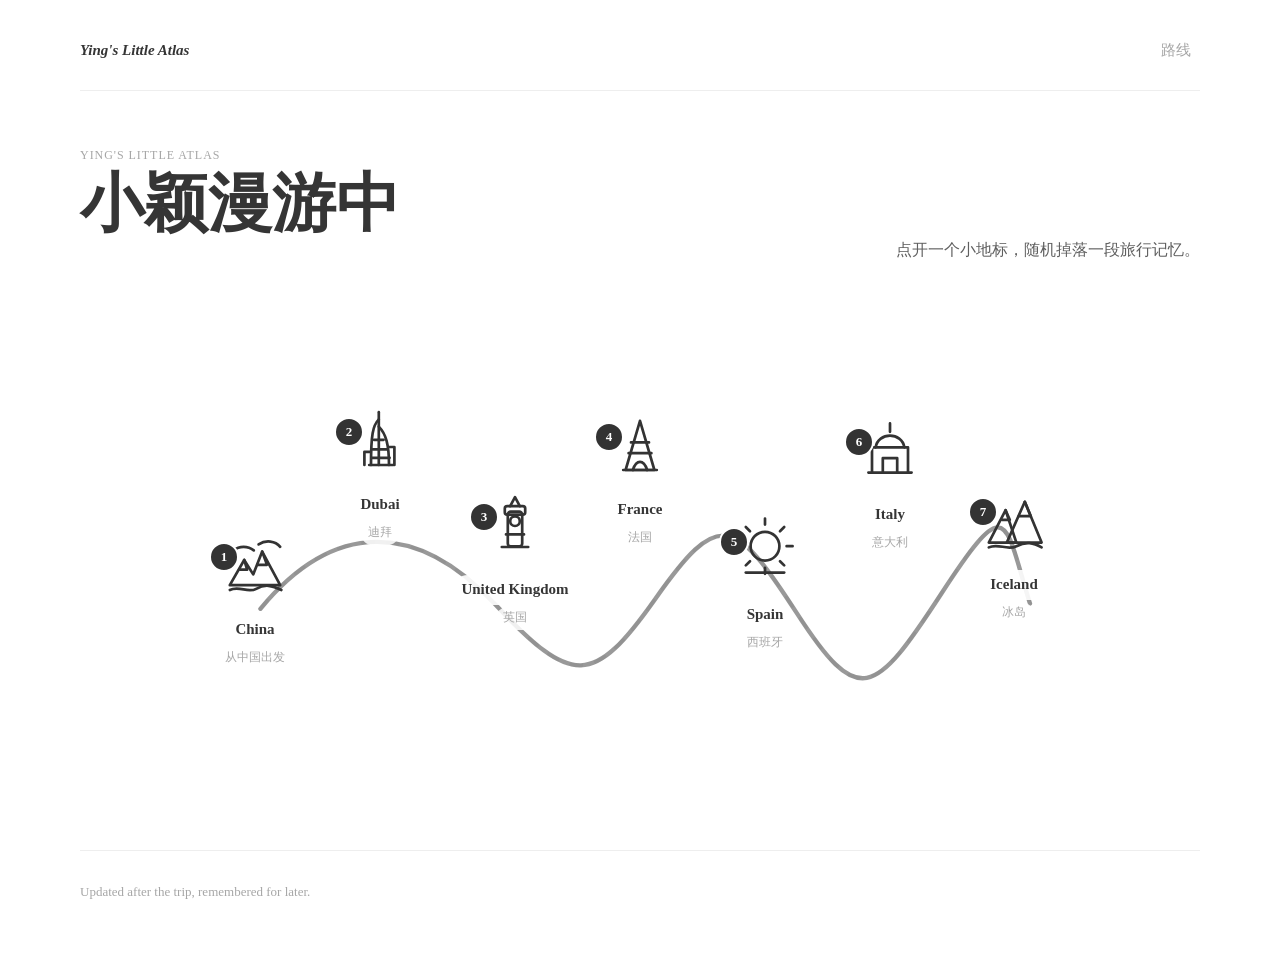
==== index.html @ 39e761eb "Add files via upload" ====
<!doctype html>
<html lang="zh-CN">
  <head>
    <meta charset="utf-8">
    <meta name="viewport" content="width=device-width, initial-scale=1">
    <title>Ying's Little Atlas - 小颖漫游中</title>
    <meta
      name="description"
      content="记录旅行心得、城市散步、照片和路上的小发现。"
    >
    <link rel="stylesheet" href="./styles.css">
  </head>
  <body>
    <header class="site-header">
      <a class="brand" href="./index.html">Ying's Little Atlas</a>
      <nav aria-label="主导航">
        <a href="./index.html">路线</a>
      </nav>
    </header>

    <main>
      <section class="map-section top-map" id="map-view" aria-labelledby="map-title">
        <div class="map-intro">
          <div>
            <p class="eyebrow">Ying's Little Atlas</p>
            <h1 id="map-title">小颖漫游中</h1>
          </div>
          <p>
            点开一个小地标，随机掉落一段旅行记忆。
          </p>
          <span class="scroll-hint">向下滑，继续漫游</span>
        </div>
        <div class="travel-map" id="travel-map" aria-label="旅行地点地图"></div>
      </section>
    </main>

    <footer class="footer">
      <p>Updated after the trip, remembered for later.</p>
    </footer>

    <div class="lightbox" id="lightbox" hidden>
      <button class="lightbox-close" type="button" aria-label="关闭照片">×</button>
      <img src="" alt="">
      <p></p>
    </div>

    <button class="back-top" id="back-top" type="button" aria-label="回到顶部">↑</button>

    <script src="./data/trips.js"></script>
    <script src="./script.js"></script>
  </body>
</html>
---- styles.css ----
:root {
  --paper: #ffffff;
  --ink: #353535;
  --muted: #a6a6a6;
  --line: #eeeeee;
  --soft: #f8f8f6;
  --green: #9caf88;
  --blue: #9aadb5;
  --pink: #c98d8d;
  --yellow: #c9d96f;
  --peach: #d8b18c;
  --max: 1120px;
  --serif: "Songti SC", "Noto Serif CJK SC", "STSong", "SimSun", serif;
  --hand:
    "Kaiti SC", "STKaiti", "KaiTi", "YuKyokasho", "Songti SC",
    "Noto Serif CJK SC", serif;
  --sans:
    "PingFang SC", "Hiragino Sans GB", "Microsoft YaHei",
    -apple-system, BlinkMacSystemFont, "Segoe UI", sans-serif;
}

* {
  box-sizing: border-box;
}

html {
  scroll-behavior: smooth;
}

body {
  margin: 0;
  background: var(--paper);
  color: var(--ink);
  font-family: var(--hand);
  line-height: 1.75;
}

a {
  color: inherit;
  text-decoration: none;
}

img {
  display: block;
  max-width: 100%;
}

button,
input {
  font: inherit;
}

button {
  color: inherit;
}

.site-header {
  width: min(var(--max), calc(100% - 36px));
  margin: 0 auto;
  padding: 34px 0 24px;
  display: flex;
  align-items: center;
  justify-content: space-between;
  border-bottom: 1px solid var(--line);
}

.brand {
  font-family: Georgia, "Times New Roman", var(--hand);
  font-size: 15px;
  font-style: italic;
  font-weight: 600;
  color: var(--ink);
}

nav {
  display: flex;
  gap: 24px;
  color: var(--muted);
  font-family: var(--hand);
  font-size: 15px;
}

.nav-button,
nav a {
  padding: 3px 9px;
  border: 0;
  border-radius: 999px;
  background: transparent;
  cursor: pointer;
}

nav .nav-button:hover,
nav a:hover {
  color: var(--ink);
  background: transparent;
}

main {
  width: min(var(--max), calc(100% - 36px));
  margin: 0 auto;
}

.hero {
  position: relative;
  padding: 58px 0 62px;
  border-bottom: 1px solid var(--line);
}

.hero::after {
  content: "";
  position: absolute;
  right: 4%;
  bottom: 46px;
  width: 140px;
  height: 92px;
  border: 2px solid rgba(239, 154, 162, 0.55);
  border-radius: 48% 52% 45% 55%;
  transform: rotate(-8deg);
  background:
    radial-gradient(circle at 28% 34%, rgba(111, 155, 119, 0.34) 0 8px, transparent 9px),
    radial-gradient(circle at 64% 58%, rgba(114, 169, 200, 0.34) 0 7px, transparent 8px),
    rgba(255, 255, 255, 0.28);
  pointer-events: none;
}

.eyebrow,
.meta {
  margin: 0;
  color: var(--muted);
  font-size: 12px;
  letter-spacing: 0.08em;
  text-transform: uppercase;
}

h1,
h2,
h3,
p {
  margin-top: 0;
}

h1 {
  max-width: 760px;
  margin-bottom: 22px;
  font-family: var(--hand);
  font-size: clamp(34px, 5vw, 64px);
  font-weight: 650;
  line-height: 1.18;
  color: var(--ink);
}

.hero-text {
  max-width: 720px;
  margin-bottom: 0;
  color: #514d45;
  font-size: 18px;
}

.hero-stickers {
  display: flex;
  flex-wrap: wrap;
  gap: 10px;
  margin-top: 26px;
}

.hero-stickers span {
  padding: 5px 12px;
  border: 1px solid var(--line);
  border-radius: 999px;
  background: rgba(255, 255, 255, 0.55);
  color: #765d50;
  font-family: Georgia, "Times New Roman", var(--serif);
  font-size: 13px;
  transform: rotate(-2deg);
}

.hero-stickers span:nth-child(2) {
  background: rgba(114, 169, 200, 0.16);
  transform: rotate(1.5deg);
}

.hero-stickers span:nth-child(3) {
  background: rgba(239, 154, 162, 0.15);
  transform: rotate(-1deg);
}

.featured {
  padding: 54px 0;
  display: grid;
  grid-template-columns: 240px 1fr;
  gap: 44px;
  border-bottom: 1px solid var(--line);
}

h2 {
  margin: 8px 0 0;
  font-family: var(--hand);
  font-size: 24px;
  font-weight: 650;
}

.feature-card {
  display: grid;
  grid-template-columns: minmax(260px, 0.95fr) 1fr;
  gap: 28px;
  align-items: stretch;
  padding: 18px;
  border: 1px solid var(--line);
  border-radius: 18px;
  background: rgba(255, 255, 255, 0.48);
  box-shadow: 0 14px 36px rgba(105, 82, 58, 0.08);
}

.feature-card img,
.trip-card img,
.photo-card img {
  width: 100%;
  height: 100%;
  object-fit: cover;
  background: var(--soft);
  border: 1px solid var(--line);
  border-radius: 14px;
}

.feature-card img {
  aspect-ratio: 4 / 3;
}

.feature-copy {
  padding: 20px 0;
}

.feature-copy h3,
.trip-card h3,
.note-item h3 {
  margin: 8px 0 10px;
  font-family: var(--serif);
  font-size: 25px;
  font-weight: 400;
}

.feature-copy p,
.trip-card p,
.note-item li,
.about p {
  color: #565149;
}

.tags {
  display: flex;
  flex-wrap: wrap;
  gap: 8px;
  margin-top: 18px;
}

.tags span {
  padding: 3px 10px 4px;
  border: 1px solid rgba(111, 155, 119, 0.24);
  border-radius: 999px;
  background: rgba(111, 155, 119, 0.1);
  color: #557d5d;
  font-size: 12px;
}

.section {
  padding: 64px 0;
  border-bottom: 1px solid var(--line);
}

.section-head {
  margin-bottom: 28px;
  display: flex;
  align-items: flex-end;
  justify-content: space-between;
  gap: 28px;
}

.tools {
  width: min(100%, 520px);
  display: grid;
  gap: 12px;
}

.top-map {
  min-height: auto;
  padding: 54px 0 38px;
  display: grid;
  grid-template-rows: auto auto;
  border-bottom: 0;
}

.map-intro {
  margin-bottom: 30px;
  display: flex;
  align-items: flex-end;
  justify-content: space-between;
  gap: 34px;
}

.map-intro p:not(.eyebrow) {
  max-width: 460px;
  margin: 0;
  color: #5f5f5f;
  font-size: 16px;
}

.scroll-hint {
  display: none;
}

.travel-map {
  position: relative;
  width: min(1040px, 100%);
  min-height: 500px;
  margin: 18px auto 0;
  overflow: hidden;
  border: 0;
  border-radius: 0;
  background: transparent;
  box-shadow: none;
}

.route-line {
  position: absolute;
  left: 0;
  top: 6%;
  width: 100%;
  height: 88%;
  fill: none;
  stroke-linecap: round;
}

.route-line-mobile {
  display: none;
}

.route-line path {
  filter: drop-shadow(0 6px 0 rgba(255, 255, 255, 0.78));
}

.route-base {
  stroke: rgba(0, 0, 0, 0.06);
  stroke-width: 3.5;
  stroke-dasharray: 10 14;
}

.route-progress {
  stroke: rgba(53, 53, 53, 0.5);
  stroke-width: 4.2;
  stroke-dasharray: 100;
  stroke-dashoffset: 100;
  animation: route-draw 8.2s ease-in-out 0.25s forwards;
}

.travel-map:not(.route-started) .route-progress {
  animation: none;
  stroke-dashoffset: 100;
}

.route-stop {
  position: absolute;
  z-index: 5;
  width: 136px;
  min-height: 150px;
  display: grid;
  justify-items: center;
  gap: 2px;
  padding: 0;
  border: 0;
  background: transparent;
  transform: translate(-50%, -58%);
  cursor: pointer;
  opacity: 0;
  animation: stop-pop 0.42s cubic-bezier(0.2, 0.9, 0.2, 1.25) forwards;
}

.travel-map:not(.route-started) .route-stop {
  animation: none;
  opacity: 0;
}

.stop-1 {
  animation-delay: 0.65s;
}

.stop-2 {
  animation-delay: 1.55s;
}

.stop-3 {
  animation-delay: 2.65s;
}

.stop-4 {
  animation-delay: 3.8s;
}

.stop-5 {
  animation-delay: 5s;
}

.stop-6 {
  animation-delay: 6.2s;
}

.stop-7 {
  animation-delay: 7.35s;
}

.stop-number {
  position: absolute;
  left: 22px;
  top: 22px;
  z-index: 2;
  width: 30px;
  height: 30px;
  display: grid;
  place-items: center;
  border: 2px solid #fff;
  border-radius: 50%;
  background: #333;
  box-shadow: none;
  color: #fff;
  font-size: 13px;
  font-weight: 700;
}

.landmark {
  width: 92px;
  height: 92px;
  display: grid;
  place-items: center;
  border: 0;
  border-radius: 0;
  background: transparent;
  box-shadow: none;
}

.landmark svg {
  width: 72px;
  height: 72px;
  fill: none;
  stroke: #333;
  stroke-width: 4.5;
  stroke-linecap: round;
  stroke-linejoin: round;
}

.route-stop strong {
  padding: 1px 8px 2px;
  border-radius: 999px;
  background: rgba(255, 255, 255, 0.9);
  color: var(--ink);
  font-size: 15px;
}

.route-stop small {
  color: var(--muted);
  font-family: Georgia, "Times New Roman", var(--hand);
  font-size: 12px;
  padding: 0 7px 1px;
  border-radius: 999px;
  background: rgba(255, 255, 255, 0.86);
}

.route-stop:hover .landmark,
.route-stop:focus-visible .landmark {
  transform: translateY(-4px) rotate(-2deg);
}

.route-stop:hover .stop-number,
.route-stop:focus-visible .stop-number {
  background: var(--green);
  box-shadow: none;
}

@keyframes route-draw {
  to {
    stroke-dashoffset: 0;
  }
}

@keyframes stop-pop {
  0% {
    opacity: 0;
    transform: translate(-50%, -48%) scale(0.72) rotate(-4deg);
  }

  100% {
    opacity: 1;
    transform: translate(-50%, -58%) scale(1) rotate(0deg);
  }
}

@keyframes hint-bounce {
  0%,
  100% {
    opacity: 0.45;
    transform: rotate(45deg) translateY(-2px);
  }

  50% {
    opacity: 1;
    transform: rotate(45deg) translate(3px, 1px);
  }
}

.tools input {
  width: 100%;
  padding: 10px 12px;
  border: 1px solid var(--line);
  border-radius: 999px;
  background: rgba(255, 255, 255, 0.62);
  color: var(--ink);
  outline: none;
}

.tools input:focus {
  border-color: var(--green);
}

.filter-row {
  display: flex;
  flex-wrap: wrap;
  gap: 8px;
}

.filter-row button,
.text-button {
  border: 1px solid var(--line);
  border-radius: 999px;
  background: rgba(255, 255, 255, 0.52);
  cursor: pointer;
}

.filter-row button {
  padding: 3px 10px;
  color: var(--muted);
  font-size: 12px;
}

.filter-row button.active,
.filter-row button:hover,
.text-button:hover {
  color: #624739;
  border-color: var(--yellow);
  background: rgba(246, 200, 107, 0.24);
}

.text-button {
  width: fit-content;
  margin-top: 18px;
  padding: 5px 12px;
  color: var(--muted);
  font-size: 13px;
}

.place-list {
  display: grid;
  gap: 22px;
}

.detail-view {
  padding: 44px 0 76px;
}

.back-map {
  margin-bottom: 24px;
  padding: 0;
  border: 0;
  border-radius: 0;
  background: transparent;
  color: var(--muted);
  cursor: pointer;
}

.back-map:hover {
  color: var(--ink);
  border-color: transparent;
  background: transparent;
}

.place-detail {
  display: grid;
  gap: 34px;
}

.detail-hero {
  display: grid;
  grid-template-columns: minmax(280px, 0.9fr) minmax(280px, 1.1fr);
  gap: 30px;
  align-items: center;
  padding: 0 0 38px;
  border: 1px solid var(--line);
  border-width: 0 0 1px;
  border-radius: 0;
  background: transparent;
  box-shadow: none;
}

.detail-hero img {
  width: 100%;
  aspect-ratio: 4 / 3;
  object-fit: cover;
  border: 0;
  border-radius: 0;
  background: var(--soft);
}

.detail-hero h1 {
  margin-bottom: 14px;
}

.detail-section {
  padding: 34px 0;
  border: 1px solid var(--line);
  border-width: 0 0 1px;
  border-radius: 0;
  background: transparent;
}

.detail-gallery {
  display: grid;
  grid-template-columns: repeat(3, 1fr);
  gap: 14px;
  margin-top: 18px;
}

.detail-gallery button {
  padding: 0;
  border: 0;
  border-radius: 0;
  background: transparent;
  cursor: zoom-in;
}

.detail-gallery img {
  width: 100%;
  aspect-ratio: 4 / 3;
  object-fit: cover;
  border-radius: 0;
  background: var(--soft);
}

.detail-gallery span {
  display: block;
  padding-top: 8px;
  color: var(--muted);
  font-size: 13px;
  text-align: left;
}

.detail-notes {
  margin: 16px 0 0;
  padding-left: 1.2em;
  color: #5f5f5f;
}

.place-card {
  display: grid;
  grid-template-columns: minmax(220px, 0.9fr) minmax(260px, 1.1fr) minmax(180px, 0.8fr);
  gap: 22px;
  align-items: stretch;
  padding: 14px;
  border: 1px solid var(--line);
  border-radius: 22px;
  background: rgba(255, 255, 255, 0.56);
  box-shadow: 0 12px 30px rgba(105, 82, 58, 0.08);
  scroll-margin-top: 24px;
  transition: border-color 180ms ease, box-shadow 180ms ease, transform 180ms ease;
}

.place-card:nth-child(2n) {
  transform: rotate(0.25deg);
}

.place-card:nth-child(2n + 1) {
  transform: rotate(-0.2deg);
}

.place-card.is-highlighted {
  border-color: var(--pink);
  box-shadow: 0 0 0 6px rgba(239, 154, 162, 0.16), 0 14px 34px rgba(105, 82, 58, 0.1);
}

.place-cover img,
.place-preview img {
  width: 100%;
  height: 100%;
  object-fit: cover;
  border: 1px solid var(--line);
  border-radius: 16px;
  background: var(--soft);
}

.place-cover img {
  aspect-ratio: 4 / 3;
}

.place-copy {
  padding: 10px 0;
}

.place-copy h3 {
  margin: 8px 0 10px;
  font-family: var(--serif);
  font-size: 28px;
  font-weight: 400;
}

.place-copy p {
  color: #565149;
}

.place-preview {
  display: grid;
  grid-template-columns: repeat(2, 1fr);
  gap: 8px;
}

.place-preview button,
.dialog-gallery button {
  padding: 0;
  border: 0;
  background: transparent;
  cursor: zoom-in;
}

.place-preview button:first-child {
  grid-row: span 2;
}

.photo-wall {
  columns: 3 240px;
  column-gap: 18px;
}

.photo-card {
  break-inside: avoid;
  margin: 0 0 18px;
  padding: 10px 10px 12px;
  border: 1px solid var(--line);
  border-radius: 14px;
  background: rgba(255, 255, 255, 0.72);
  box-shadow: 0 10px 24px rgba(105, 82, 58, 0.08);
  transform: rotate(-0.4deg);
}

.photo-card:nth-child(2n) {
  transform: rotate(0.55deg);
}

.photo-card button {
  display: block;
  width: 100%;
  padding: 0;
  border: 0;
  background: transparent;
  cursor: zoom-in;
}

.photo-card img {
  aspect-ratio: 4 / 3;
}

.photo-card:nth-child(2n) img {
  aspect-ratio: 3 / 4;
}

.photo-card figcaption {
  padding: 10px 0 2px;
  display: flex;
  flex-direction: column;
  gap: 2px;
  color: #48443e;
  font-size: 14px;
}

.photo-card small {
  color: var(--muted);
  font-size: 12px;
}

.note-list {
  display: grid;
  gap: 24px;
}

.note-item {
  padding: 22px;
  border: 1px solid var(--line);
  border-radius: 18px;
  background: rgba(255, 255, 255, 0.46);
}

.note-item ul {
  margin: 0;
  padding-left: 1.15em;
}

.about {
  max-width: 740px;
  padding: 64px 0 76px;
}

.about h2::after,
.section-head h2::after {
  content: " ✦";
  color: var(--pink);
  font-family: var(--sans);
  font-size: 0.72em;
}

.footer {
  width: min(var(--max), calc(100% - 36px));
  margin: 0 auto;
  padding: 30px 0 42px;
  color: var(--muted);
  border-top: 1px solid var(--line);
  font-size: 13px;
}

.empty-state {
  margin: 26px 0 0;
  color: var(--muted);
}

.trip-dialog {
  width: min(720px, calc(100% - 34px));
  padding: 34px;
  border: 1px solid var(--line);
  border-radius: 20px;
  background: var(--paper);
  color: var(--ink);
}

.trip-dialog::backdrop {
  background: rgba(46, 45, 42, 0.28);
}

.dialog-close,
.lightbox-close,
.back-top {
  border: 1px solid var(--line);
  border-radius: 999px;
  background: rgba(255, 248, 236, 0.95);
  cursor: pointer;
}

.dialog-close {
  position: absolute;
  top: 12px;
  right: 12px;
  width: 32px;
  height: 32px;
  font-size: 22px;
  line-height: 1;
}

.trip-dialog h2 {
  margin-bottom: 12px;
  font-size: 34px;
}

.trip-dialog h3 {
  margin: 30px 0 10px;
  font-family: var(--serif);
  font-size: 22px;
  font-weight: 400;
}

.trip-dialog ul {
  margin: 0;
  padding-left: 1.2em;
  color: #565149;
}

.dialog-gallery {
  margin-top: 24px;
  display: grid;
  grid-template-columns: repeat(3, 1fr);
  gap: 12px;
}

.dialog-gallery img {
  width: 100%;
  aspect-ratio: 4 / 3;
  object-fit: cover;
  border: 1px solid var(--line);
  border-radius: 14px;
  background: var(--soft);
}

.dialog-gallery span {
  display: block;
  padding-top: 6px;
  color: var(--muted);
  font-size: 12px;
  text-align: left;
}

.lightbox {
  position: fixed;
  inset: 0;
  z-index: 10;
  padding: 54px 18px 34px;
  display: grid;
  place-items: center;
  background: rgba(46, 45, 42, 0.82);
}

.lightbox[hidden] {
  display: none;
}

.lightbox img {
  max-height: 78vh;
  width: auto;
  border: 1px solid rgba(255, 255, 255, 0.28);
  background: var(--soft);
}

.lightbox p {
  margin: 14px 0 0;
  color: #f8f3e8;
  font-size: 14px;
}

.lightbox-close {
  position: fixed;
  top: 18px;
  right: 18px;
  width: 38px;
  height: 38px;
  font-size: 24px;
}

.modal-open {
  overflow: hidden;
}

.back-top {
  position: fixed;
  right: 18px;
  bottom: 18px;
  width: 38px;
  height: 38px;
  opacity: 0;
  pointer-events: none;
  transition: opacity 180ms ease;
}

.back-top.visible {
  opacity: 1;
  pointer-events: auto;
}

@media (max-width: 760px) {
  .site-header {
    align-items: flex-start;
    flex-direction: column;
    gap: 16px;
  }

  nav {
    width: 100%;
    justify-content: space-between;
    gap: 12px;
  }

  .hero {
    padding: 54px 0;
  }

  .featured,
  .feature-card,
  .place-card {
    grid-template-columns: 1fr;
  }

  .featured {
    gap: 24px;
  }

  .section-head {
    align-items: flex-start;
    flex-direction: column;
  }

  .top-map {
    padding-top: 44px;
  }

  .map-intro {
    align-items: flex-start;
    flex-direction: column;
    gap: 16px;
    margin-bottom: 42px;
  }

  .map-intro h1 {
    margin-bottom: 0;
    font-size: 44px;
    line-height: 1.15;
  }

  .map-intro p:not(.eyebrow) {
    max-width: 310px;
    font-size: 17px;
  }

  .scroll-hint {
    display: inline-flex;
    align-items: center;
    gap: 8px;
    margin-top: 4px;
    color: var(--muted);
    font-size: 14px;
  }

  .scroll-hint::after {
    content: "";
    width: 7px;
    height: 7px;
    border-right: 1.5px solid currentColor;
    border-bottom: 1.5px solid currentColor;
    transform: rotate(45deg) translateY(-2px);
    animation: hint-bounce 1.5s ease-in-out infinite;
  }

  .travel-map {
    width: min(360px, 100%);
    min-height: 920px;
    margin-top: 28px;
    overflow: visible;
  }

  .route-line {
    display: none;
  }

  .route-line-mobile {
    position: absolute;
    left: 0;
    top: 0;
    width: 100%;
    height: 100%;
    display: block;
    fill: none;
    stroke-linecap: round;
    pointer-events: none;
  }

  .route-line-mobile path {
    filter: drop-shadow(0 6px 0 rgba(255, 255, 255, 0.78));
  }

  .route-stop {
    position: absolute;
    width: 118px;
    min-height: 120px;
    gap: 0;
    transform: translate(-50%, -54%);
    opacity: 0;
    animation: stop-pop 0.42s cubic-bezier(0.2, 0.9, 0.2, 1.25) forwards;
  }

  .stop-1 {
    left: 26% !important;
    top: 8% !important;
    animation-delay: 0.35s;
  }

  .stop-2 {
    left: 70% !important;
    top: 17% !important;
    animation-delay: 1.15s;
  }

  .stop-3 {
    left: 32% !important;
    top: 31% !important;
    animation-delay: 1.95s;
  }

  .stop-4 {
    left: 68% !important;
    top: 43% !important;
    animation-delay: 2.75s;
  }

  .stop-5 {
    left: 30% !important;
    top: 58% !important;
    animation-delay: 3.55s;
  }

  .stop-6 {
    left: 70% !important;
    top: 71% !important;
    animation-delay: 4.35s;
  }

  .stop-7 {
    left: 42% !important;
    top: 87% !important;
    animation-delay: 5.15s;
  }

  .landmark {
    width: 82px;
    height: 82px;
    grid-row: auto;
  }

  .landmark svg {
    width: 64px;
    height: 64px;
  }

  .stop-number {
    left: 18px;
    top: 16px;
    width: 28px;
    height: 28px;
  }

  .route-stop strong {
    font-size: 14px;
  }

  .route-stop small {
    font-size: 11px;
  }

  .tools {
    width: 100%;
  }

  .place-preview,
  .dialog-gallery,
  .detail-gallery {
    grid-template-columns: 1fr 1fr;
  }

  .detail-hero {
    grid-template-columns: 1fr;
  }

  .detail-section {
    padding: 20px;
  }
}

@media (prefers-reduced-motion: reduce) {
  .route-progress,
  .route-line-mobile .route-progress,
  .route-stop {
    animation: none;
  }

  .route-progress,
  .route-line-mobile .route-progress {
    stroke-dashoffset: 0;
  }

  .route-stop {
    opacity: 1;
  }

  .scroll-hint::after {
    animation: none;
  }
}
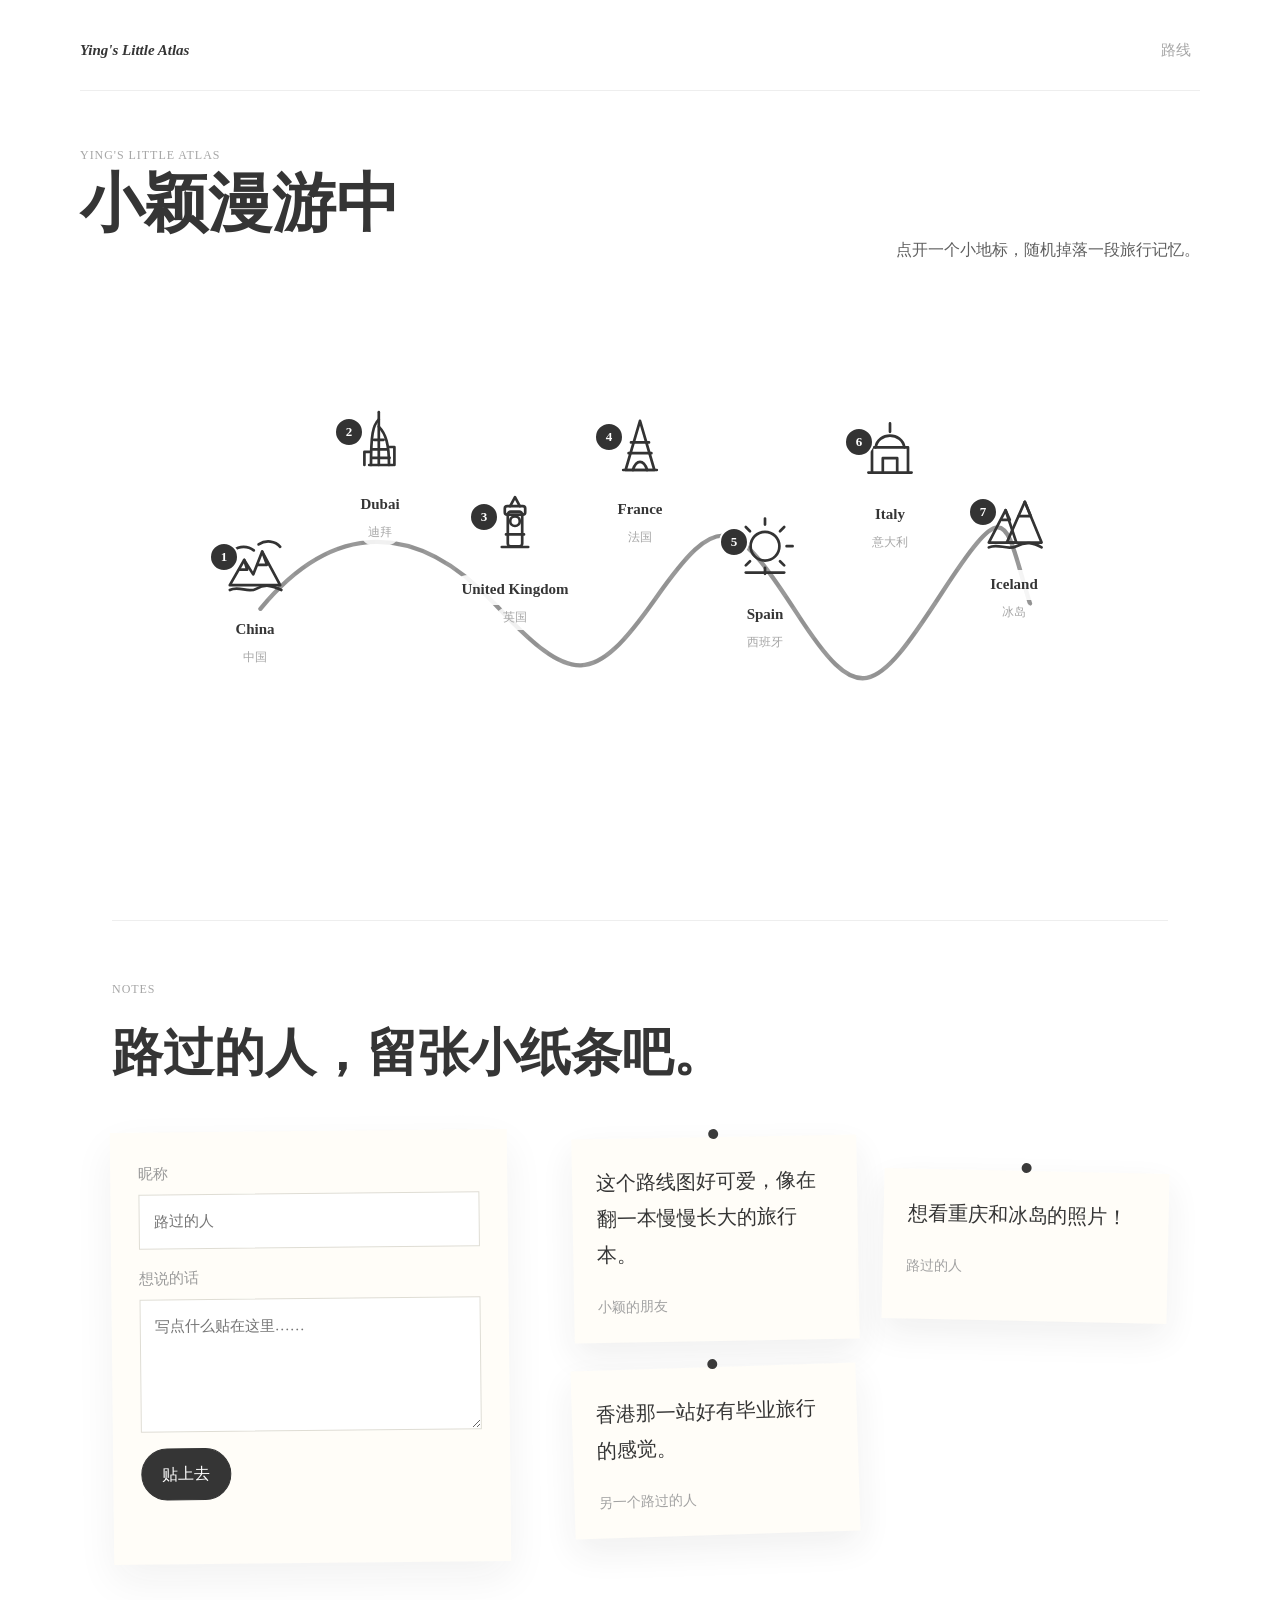
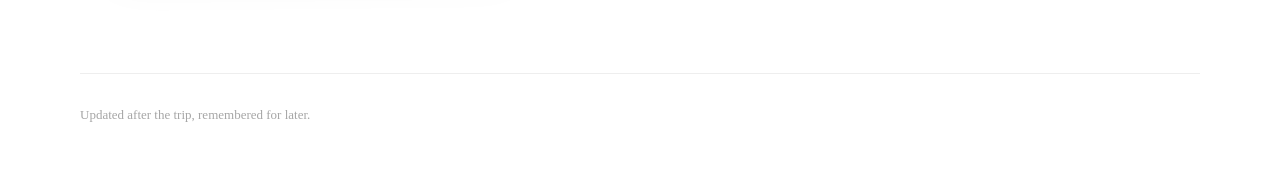
==== commit c275891b: "Connect message board to D1" ====
--- a/index.html
+++ b/index.html
@@ -32,6 +32,43 @@
         </div>
         <div class="travel-map" id="travel-map" aria-label="旅行地点地图"></div>
       </section>
+
+      <section class="message-board" aria-labelledby="message-title">
+        <div class="message-intro">
+          <p class="eyebrow">Notes</p>
+          <h2 id="message-title">路过的人，留张小纸条吧。</h2>
+        </div>
+
+        <form class="message-form">
+          <label>
+            昵称
+            <input name="name" type="text" maxlength="20" placeholder="路过的人" required>
+          </label>
+          <label>
+            想说的话
+            <textarea name="message" rows="4" maxlength="200" placeholder="写点什么贴在这里……" required></textarea>
+          </label>
+          <button type="submit">贴上去</button>
+          <p class="message-status" aria-live="polite"></p>
+        </form>
+
+        <div class="message-wall" aria-label="小纸条墙">
+          <article class="message-note">
+            <p>这个路线图好可爱，像在翻一本慢慢长大的旅行本。</p>
+            <span>小颖的朋友</span>
+          </article>
+
+          <article class="message-note">
+            <p>想看重庆和冰岛的照片！</p>
+            <span>路过的人</span>
+          </article>
+
+          <article class="message-note">
+            <p>香港那一站好有毕业旅行的感觉。</p>
+            <span>另一个路过的人</span>
+          </article>
+        </div>
+      </section>
     </main>
 
     <footer class="footer">
--- a/styles.css
+++ b/styles.css
@@ -587,9 +587,9 @@
 
 .detail-hero {
   display: grid;
-  grid-template-columns: minmax(280px, 0.9fr) minmax(280px, 1.1fr);
-  gap: 30px;
-  align-items: center;
+  max-width: 760px;
+  gap: 12px;
+  align-items: start;
   padding: 0 0 38px;
   border: 1px solid var(--line);
   border-width: 0 0 1px;
@@ -619,6 +619,130 @@
   background: transparent;
 }
 
+.section-note {
+  max-width: 520px;
+  margin: 8px 0 0;
+  color: #5f5f5f;
+}
+
+.footprint-map {
+  position: relative;
+  width: min(620px, 100%);
+  aspect-ratio: 1.45 / 1;
+  margin: 30px auto 8px;
+}
+
+.country-sketch {
+  width: 100%;
+  height: 100%;
+  fill: none;
+  overflow: visible;
+}
+
+.country-shape {
+  fill: rgba(156, 175, 136, 0.1);
+  stroke: rgba(53, 53, 53, 0.78);
+  stroke-width: 4;
+  stroke-linecap: round;
+  stroke-linejoin: round;
+}
+
+.country-line {
+  stroke: rgba(53, 53, 53, 0.12);
+  stroke-width: 2.5;
+  stroke-linecap: round;
+}
+
+.country-coast {
+  stroke: rgba(53, 53, 53, 0.28);
+  stroke-width: 2.6;
+  stroke-linecap: round;
+  stroke-linejoin: round;
+}
+
+.country-island {
+  fill: rgba(156, 175, 136, 0.08);
+  stroke: rgba(53, 53, 53, 0.55);
+  stroke-width: 2.4;
+  stroke-linecap: round;
+  stroke-linejoin: round;
+}
+
+.map-place {
+  position: absolute;
+  display: grid;
+  justify-items: center;
+  gap: 5px;
+  transform: translate(-50%, -50%);
+}
+
+.map-place span {
+  width: 14px;
+  height: 14px;
+  border: 2px solid #fff;
+  border-radius: 999px;
+  background: var(--muted);
+  box-shadow: 0 0 0 4px rgba(53, 53, 53, 0.08);
+}
+
+.map-place.visited span {
+  background: #333;
+  box-shadow: 0 0 0 7px rgba(156, 175, 136, 0.2);
+}
+
+.map-place strong {
+  padding: 1px 7px 2px;
+  border-radius: 999px;
+  background: rgba(255, 255, 255, 0.9);
+  font-size: 13px;
+}
+
+.city-list {
+  display: grid;
+  gap: 28px;
+  margin-top: 20px;
+}
+
+.city-card {
+  scroll-margin-top: 24px;
+  padding: 24px 0 30px;
+  border-top: 1px solid var(--line);
+}
+
+.city-card:first-child {
+  border-top: 0;
+}
+
+.city-card-head {
+  display: grid;
+  grid-template-columns: minmax(160px, 0.45fr) 1fr;
+  gap: 24px;
+  align-items: start;
+}
+
+.city-card-head h3 {
+  margin: 4px 0 0;
+  font-family: var(--hand);
+  font-size: 28px;
+}
+
+.city-card-head p:last-child {
+  margin: 0;
+  color: #504c45;
+}
+
+.city-diary,
+.city-photo-groups {
+  margin-top: 20px;
+}
+
+.photo-category h4 {
+  margin: 0 0 10px;
+  font-family: var(--hand);
+  font-size: 18px;
+  font-weight: 650;
+}
+
 .detail-gallery {
   display: grid;
   grid-template-columns: repeat(3, 1fr);
@@ -648,6 +772,49 @@
   color: var(--muted);
   font-size: 13px;
   text-align: left;
+}
+
+.diary-list {
+  display: grid;
+  gap: 12px;
+  margin-top: 18px;
+}
+
+.diary-item {
+  display: grid;
+  grid-template-columns: 128px 1fr;
+  gap: 18px;
+  padding: 16px 0;
+  border-top: 1px solid var(--line);
+}
+
+.diary-item:first-child {
+  border-top: 0;
+}
+
+.diary-item time {
+  color: var(--muted);
+  font-family: Georgia, "Times New Roman", var(--hand);
+  font-size: 14px;
+}
+
+.diary-item p {
+  margin: 0;
+  color: #504c45;
+  font-size: 17px;
+}
+
+.photo-groups {
+  display: grid;
+  gap: 30px;
+  margin-top: 18px;
+}
+
+.photo-category h3 {
+  margin: 0 0 12px;
+  font-family: var(--hand);
+  font-size: 22px;
+  font-weight: 650;
 }
 
 .detail-notes {
@@ -1143,6 +1310,25 @@
     grid-template-columns: 1fr 1fr;
   }
 
+  .diary-item {
+    grid-template-columns: 1fr;
+    gap: 4px;
+  }
+
+  .footprint-map {
+    width: 100%;
+    margin-top: 24px;
+  }
+
+  .map-place strong {
+    font-size: 12px;
+  }
+
+  .city-card-head {
+    grid-template-columns: 1fr;
+    gap: 8px;
+  }
+
   .detail-hero {
     grid-template-columns: 1fr;
   }
@@ -1172,3 +1358,296 @@
     animation: none;
   }
 }
+
+.diary-item {
+  display: grid;
+  grid-template-columns: 1fr;
+  gap: 14px;
+}
+
+.diary-item time {
+  display: inline-block;
+  width: fit-content;
+  color: #a4a4a4;
+  white-space: nowrap;
+  letter-spacing: 0;
+}
+
+.diary-item p {
+  max-width: 720px;
+}
+
+@media (max-width: 760px) {
+  .footprint-map {
+    width: 760px;
+    min-width: 760px;
+    height: 540px;
+    margin: 20px 0;
+  }
+
+  .footprint-section {
+    overflow-x: auto;
+    padding-bottom: 12px;
+  }
+
+  .footprint-section::-webkit-scrollbar {
+    height: 6px;
+  }
+
+  .footprint-section::-webkit-scrollbar-thumb {
+    background: #d9d9d2;
+    border-radius: 999px;
+  }
+
+  .map-place strong {
+    font-size: 18px;
+    padding: 5px 9px;
+  }
+
+  .map-place span {
+    width: 18px;
+    height: 18px;
+  }
+}
+
+@media (min-width: 761px) {
+  .footprint-section {
+    max-width: 1180px;
+  }
+
+  .footprint-map {
+    width: min(1120px, 100%);
+    height: 700px;
+    margin: 30px auto 54px;
+  }
+
+  .country-sketch {
+    transform: scale(1.08);
+    transform-origin: center center;
+  }
+}
+
+.detail-gallery {
+  display: grid;
+  grid-template-columns: repeat(3, minmax(120px, 1fr));
+  gap: 28px 24px;
+  align-items: start;
+}
+
+
+.detail-gallery button {
+  position: relative;
+  display: grid;
+  gap: 10px;
+  padding: 10px 10px 18px;
+  border: 0;
+  background: #fff;
+  box-shadow: 0 12px 26px rgba(40, 40, 40, 0.08);
+  cursor: pointer;
+  transform: rotate(var(--tilt, -1deg));
+  transition:
+    transform 0.22s ease,
+    box-shadow 0.22s ease;
+}
+
+.detail-gallery button::before {
+  content: "";
+  position: absolute;
+  top: -7px;
+  left: 50%;
+  width: 8px;
+  height: 8px;
+  border-radius: 50%;
+  background: #3a3a3a;
+  transform: translateX(-50%);
+  box-shadow: 0 2px 5px rgba(0, 0, 0, 0.18);
+}
+
+.detail-gallery button:nth-child(2n) {
+  --tilt: 1.8deg;
+}
+
+.detail-gallery button:nth-child(3n) {
+  --tilt: -2.2deg;
+}
+
+.detail-gallery button:nth-child(4n) {
+  --tilt: 1deg;
+}
+
+.detail-gallery button:hover {
+  transform: rotate(0deg) translateY(-6px);
+  box-shadow: 0 18px 34px rgba(40, 40, 40, 0.12);
+}
+
+.detail-gallery img {
+  width: 100%;
+  aspect-ratio: 1 / 1;
+  object-fit: cover;
+  display: block;
+  background: #f4f2eb;
+}
+
+.detail-gallery button span {
+  color: #8d8d88;
+  font-size: 15px;
+  line-height: 1.35;
+  text-align: center;
+}
+
+@media (max-width: 760px) {
+  .detail-gallery {
+    grid-template-columns: repeat(2, minmax(0, 1fr));
+    gap: 24px 18px;
+  }
+
+  .detail-gallery button {
+    padding: 8px 8px 16px;
+  }
+}
+
+.message-board {
+  display: grid;
+  grid-template-columns: 0.8fr 1.2fr;
+  column-gap: 64px;
+  align-items: start;
+  width: min(1180px, calc(100% - 64px));
+  margin: 70px auto 110px;
+  padding-top: 58px;
+  border-top: 1px solid var(--line);
+}
+
+.message-intro {
+  grid-column: 1 / -1;
+}
+
+.message-intro h2 {
+  margin: 8px 0 34px;
+  font-size: clamp(34px, 4vw, 58px);
+}
+
+.message-form {
+  max-width: 520px;
+  display: grid;
+  gap: 16px;
+  padding: 28px;
+  background: #fffdf8;
+  box-shadow: 0 16px 42px rgba(40, 40, 40, 0.06);
+  transform: rotate(-0.6deg);
+}
+
+.message-form label {
+  display: grid;
+  gap: 8px;
+  color: #9a9a9a;
+  font-size: 15px;
+}
+
+.message-form input,
+.message-form textarea {
+  width: 100%;
+  border: 1px solid #dfddd4;
+  background: #fff;
+  padding: 13px 14px;
+  font: inherit;
+  color: var(--ink);
+  resize: vertical;
+}
+
+.message-form button {
+  justify-self: start;
+  border: 1px solid var(--ink);
+  border-radius: 999px;
+  background: var(--ink);
+  color: #fff;
+  padding: 11px 20px;
+  font: inherit;
+  cursor: pointer;
+}
+
+.message-status {
+  min-height: 20px;
+  margin: 0;
+  color: #6f8b68;
+  font-size: 14px;
+}
+
+.message-status.error {
+  color: #9d4b4b;
+}
+
+.message-wall {
+  display: grid;
+  grid-template-columns: repeat(2, minmax(0, 1fr));
+  gap: 26px;
+  padding-top: 6px;
+  align-items: start;
+}
+
+.message-note {
+  position: relative;
+  min-height: 150px;
+  padding: 26px 24px 22px;
+  background: #fffdf8;
+  box-shadow: 0 14px 34px rgba(40, 40, 40, 0.07);
+  transform: rotate(var(--note-tilt, -1deg));
+}
+
+.message-note::before {
+  content: "";
+  position: absolute;
+  top: -8px;
+  left: 50%;
+  width: 10px;
+  height: 10px;
+  border-radius: 50%;
+  background: #3a3a3a;
+  transform: translateX(-50%);
+}
+
+.message-note:nth-child(2n) {
+  --note-tilt: 1.2deg;
+  margin-top: 34px;
+}
+
+.message-note:nth-child(3n) {
+  --note-tilt: -1.8deg;
+}
+
+.message-note p {
+  margin: 0 0 20px;
+  line-height: 1.8;
+  font-size: 20px;
+}
+
+.message-note span {
+  color: #a2a2a2;
+  font-size: 14px;
+}
+
+@media (max-width: 760px) {
+  .message-board {
+    display: block;
+    width: min(100% - 32px, 520px);
+    margin: 42px auto 80px;
+    padding-top: 40px;
+  }
+
+  .message-form {
+    max-width: none;
+    margin-bottom: 34px;
+    padding: 22px;
+  }
+
+  .message-wall {
+    grid-template-columns: 1fr;
+  }
+
+  .message-note:nth-child(2n) {
+    margin-top: 0;
+  }
+
+  .message-note p {
+    font-size: 18px;
+  }
+}
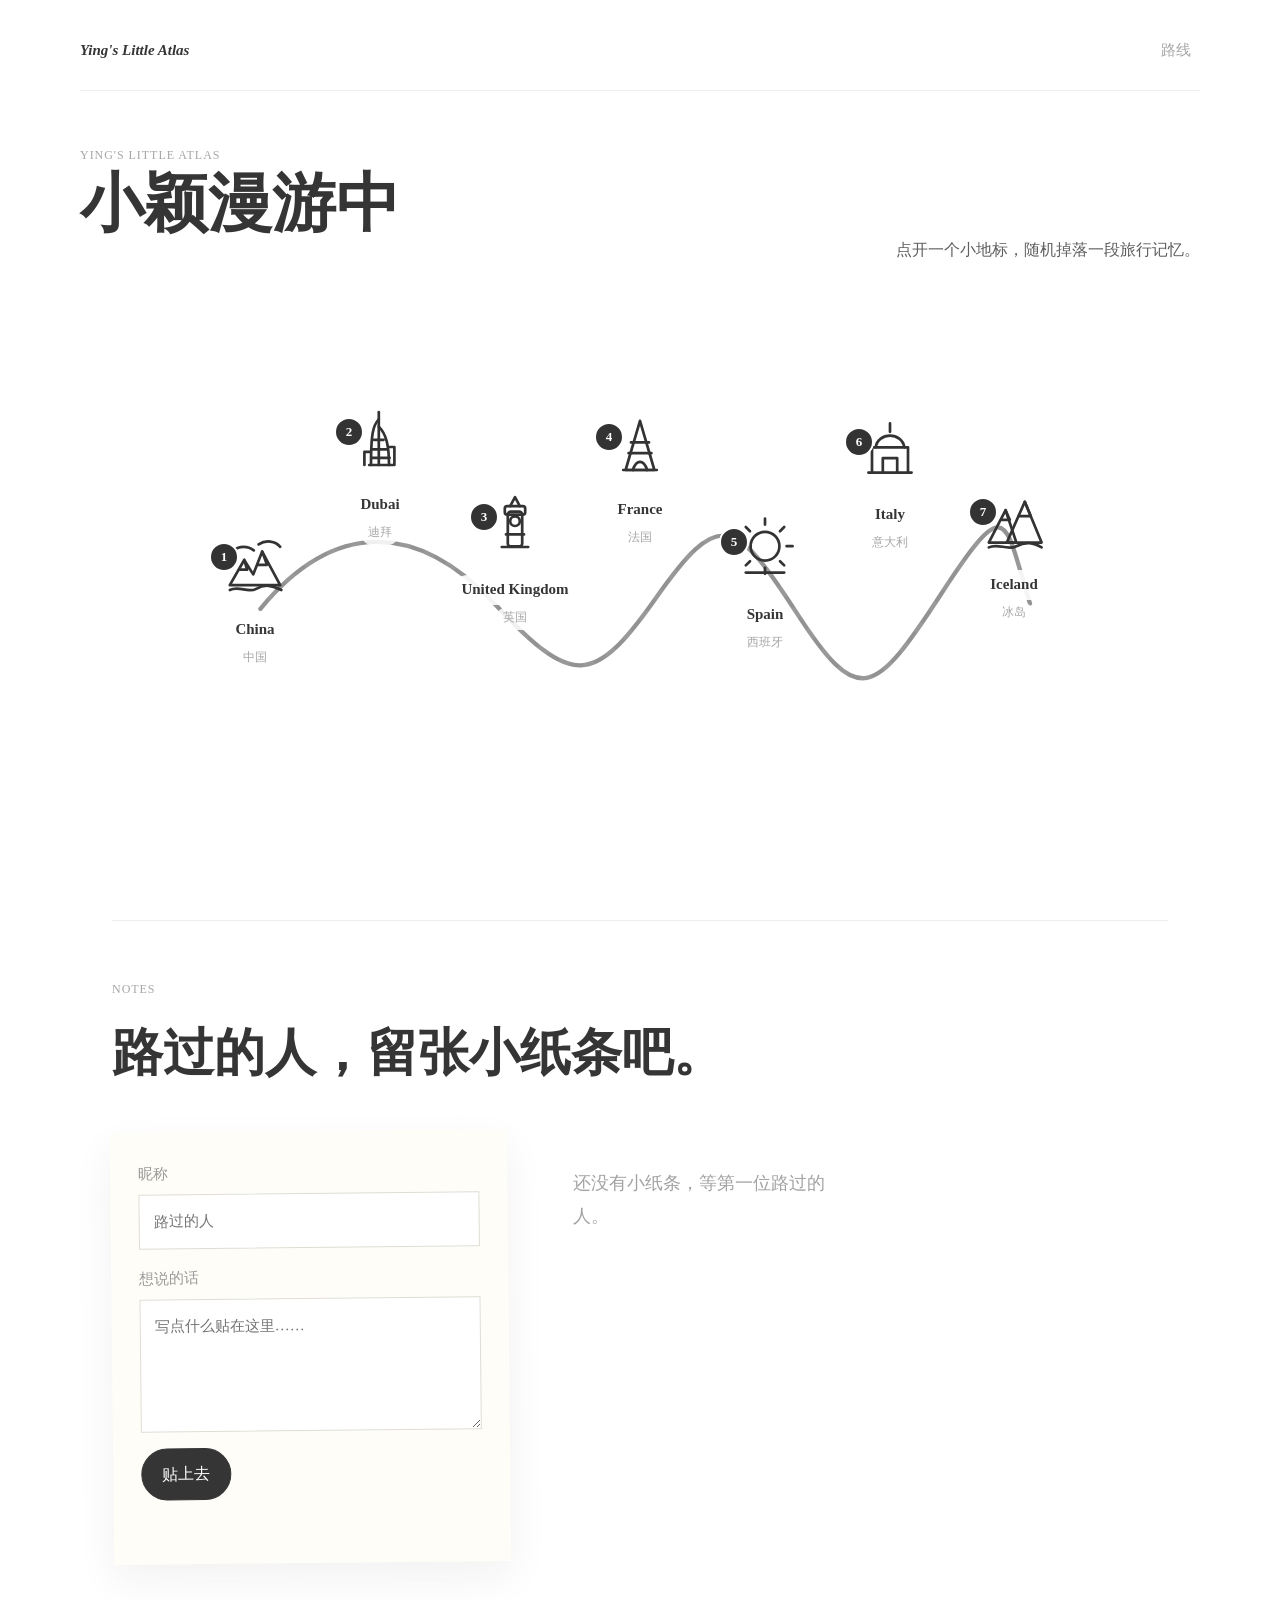
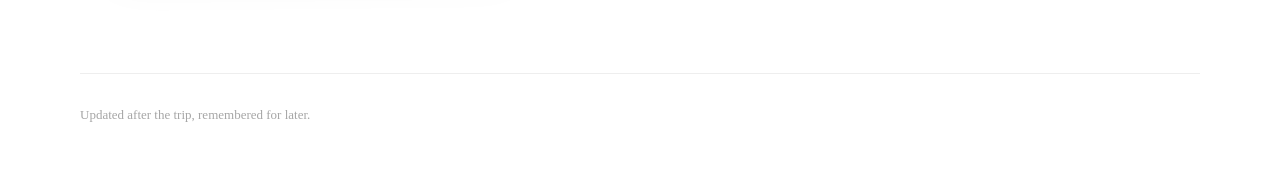
==== commit b6c3eb89: "Remove placeholder messages" ====
--- a/index.html
+++ b/index.html
@@ -53,20 +53,7 @@
         </form>
 
         <div class="message-wall" aria-label="小纸条墙">
-          <article class="message-note">
-            <p>这个路线图好可爱，像在翻一本慢慢长大的旅行本。</p>
-            <span>小颖的朋友</span>
-          </article>
-
-          <article class="message-note">
-            <p>想看重庆和冰岛的照片！</p>
-            <span>路过的人</span>
-          </article>
-
-          <article class="message-note">
-            <p>香港那一站好有毕业旅行的感觉。</p>
-            <span>另一个路过的人</span>
-          </article>
+          <p class="message-empty">还没有小纸条，等第一位路过的人。</p>
         </div>
       </section>
     </main>
--- a/styles.css
+++ b/styles.css
@@ -1625,6 +1625,14 @@
   font-size: 14px;
 }
 
+.message-empty {
+  margin: 0;
+  padding: 30px 0;
+  color: #a2a2a2;
+  font-size: 18px;
+  line-height: 1.8;
+}
+
 @media (max-width: 760px) {
   .message-board {
     display: block;
